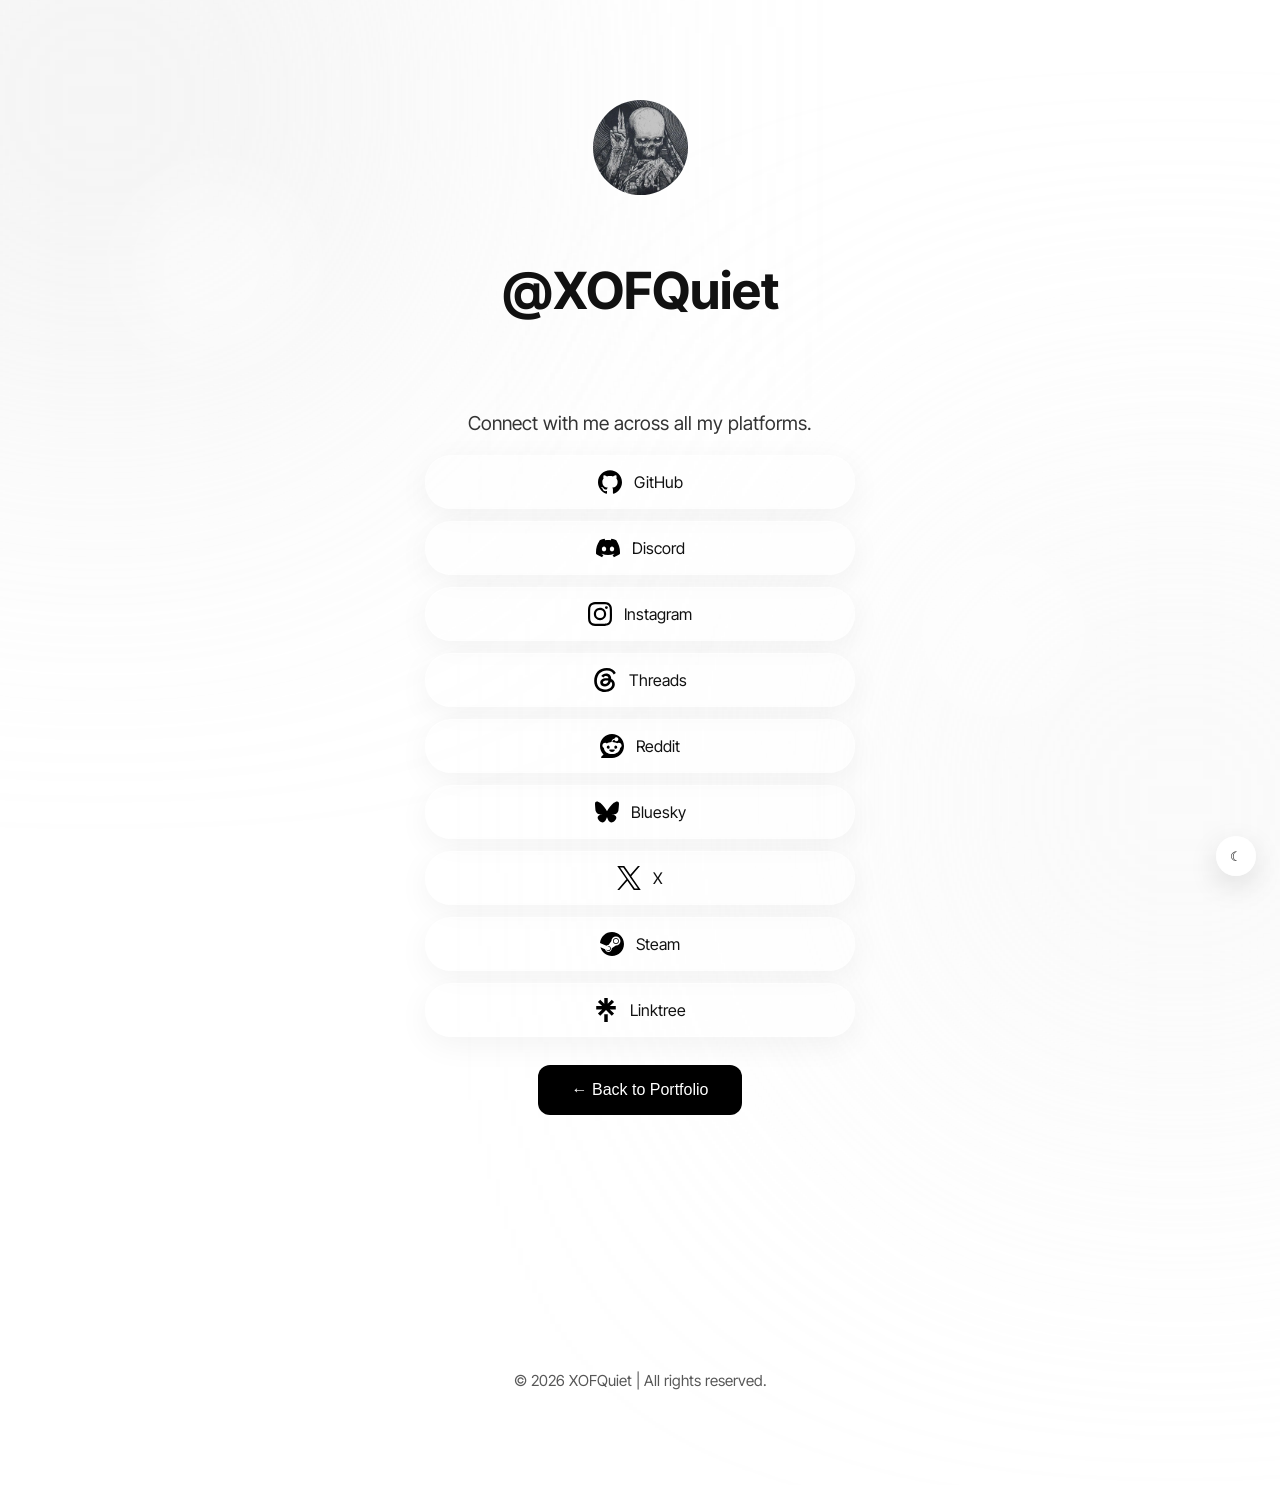
==== links.html @ 96afa09a "Add links page with social media connections and navigation" ====
<!DOCTYPE html>
<html lang="en">
<head>
  <meta charset="UTF-8">
  <meta name="viewport" content="width=device-width, initial-scale=1.0">
  <title>XOFQuiet — Links</title>

  <link href="https://fonts.googleapis.com/css2?family=Inter+Tight:wght@300;400;500;600;700&display=swap" rel="stylesheet">
  <link rel="stylesheet" href="style.css">
</head>

<body>

  <!-- BACKGROUND BLOBS -->
  <div class="blob blob1"></div>
  <div class="blob blob2"></div>

  <!-- FLOATING SHAPES -->
  <div class="float-shape fs1"></div>
  <div class="float-shape fs2"></div>
  <div class="float-shape fs3"></div>

  <!-- DARK MODE TOGGLE -->
  <button class="dark-toggle" id="darkToggle">☾</button>

  <!-- PAGE CONTENT -->
  <section class="fade section-contact links-section">

    <img src="images/avatar.jpg" alt="Profile Picture" class="links-avatar">

    <h2 class="section-title shimmer">@XOFQuiet</h2>

    <p class="contact-sub links-sub">
      Connect with me across all my platforms.
    </p>

    <!-- LINKS LIST -->
    <div class="links-list">

      <a href="https://github.com/" target="_blank" class="glass lift magnetic link-card">
        <img src="images/github.svg" alt="GitHub" class="link-icon">
        GitHub
      </a>

      <a href="https://discord.com/" target="_blank" class="glass lift magnetic link-card">
        <img src="images/discord.svg" alt="Discord" class="link-icon">
        Discord
      </a>

      <a href="https://instagram.com/" target="_blank" class="glass lift magnetic link-card">
        <img src="images/instagram.svg" alt="Instagram" class="link-icon">
        Instagram
      </a>

      <a href="https://threads.net/" target="_blank" class="glass lift magnetic link-card">
        <img src="images/threads.svg" alt="Threads" class="link-icon">
        Threads
      </a>

      <a href="https://reddit.com/" target="_blank" class="glass lift magnetic link-card">
        <img src="images/reddit.svg" alt="Reddit" class="link-icon">
        Reddit
      </a>

      <a href="https://bsky.app/" target="_blank" class="glass lift magnetic link-card">
        <img src="images/bluesky.svg" alt="Bluesky" class="link-icon">
        Bluesky
      </a>

      <a href="https://x.com/" target="_blank" class="glass lift magnetic link-card">
        <img src="images/x.svg" alt="X" class="link-icon">
        X
      </a>

      <a href="https://steamcommunity.com/" target="_blank" class="glass lift magnetic link-card">
        <img src="images/steam.svg" alt="Steam" class="link-icon">
        Steam
      </a>

      <a href="https://linktr.ee/" target="_blank" class="glass lift magnetic link-card">
        <img src="images/linktree.svg" alt="Linktree" class="link-icon">
        Linktree
      </a>

    </div>

    <!-- Back Button -->
    <div class="links-back">
      <button class="cta magnetic ripple shimmer" onclick="window.location.href='index.html'">
        ← Back to Portfolio
      </button>
    </div>

  </section>

  <!-- FOOTER -->
  <footer class="footer">
    <p>© 2026 XOFQuiet | All rights reserved.</p>
  </footer>

  <script src="script.js"></script>
</body>
</html>
---- style.css ----
/* GLOBAL */
body {
  margin: 0;
  font-family: "Inter Tight", sans-serif;
  background: #fff;
  color: #111;
  overflow-x: hidden;
  -webkit-font-smoothing: antialiased;
}

:root {
  --bg: #ffffff;
  --text: #111111;
  --glass-bg: rgba(255,255,255,0.40);
  --glass-border: rgba(255,255,255,0.35);
  --accent: #000000;
}

body.dark {
  --bg: #050509;
  --text: #f5f5f7;
  --glass-bg: rgba(20,20,30,0.75);
  --glass-border: rgba(255,255,255,0.08);
  --accent: #f5f5f7;
  background: radial-gradient(circle at top, #151521 0%, #050509 55%);
}

body {
  background: var(--bg);
  color: var(--text);
}

section {
  padding: 160px 20px;
  max-width: 1200px;
  margin: auto;
}

/* SCROLL PROGRESS BAR */
.scroll-progress {
  position: fixed;
  top: 0;
  left: 0;
  height: 3px;
  width: 0%;
  background: var(--accent);
  z-index: 20;
  transition: width 0.1s linear;
}

/* BACKGROUND BLOBS */
.blob {
  position: fixed;
  width: 600px;
  height: 600px;
  filter: blur(180px);
  opacity: 0.45;
  z-index: -3;
}

.blob1 {
  background: #e0e0e0;
  top: -200px;
  left: -200px;
}

.blob2 {
  background: #f0f0f0;
  bottom: -200px;
  right: -200px;
}

body.dark .blob1 {
  background: #2b2b33;
}

body.dark .blob2 {
  background: #3a3a44;
}

/* FLOATING SHAPES */
.float-shape {
  position: fixed;
  width: 180px;
  height: 180px;
  background: rgba(255,255,255,0.45);
  border-radius: 50%;
  filter: blur(40px);
  animation: float 18s ease-in-out infinite;
  z-index: -2;
}

.fs1 { top: 20%; left: 10%; animation-delay: 0s; }
.fs2 { top: 60%; right: 15%; animation-delay: 4s; }
.fs3 { bottom: 15%; left: 30%; animation-delay: 8s; }

body.dark .float-shape {
  background: rgba(255,255,255,0.12);
}

@keyframes float {
  0%   { transform: translateY(0px) translateX(0px); }
  50%  { transform: translateY(-40px) translateX(30px); }
  100% { transform: translateY(0px) translateX(0px); }
}

/* DARK MODE TOGGLE */
.dark-toggle {
  position: fixed;
  bottom: 24px;
  right: 24px;
  width: 40px;
  height: 40px;
  border-radius: 999px;
  border: none;
  background: rgba(255,255,255,0.85);
  box-shadow: 0 10px 30px rgba(0,0,0,0.12);
  cursor: pointer;
  z-index: 15;
}

body.dark .dark-toggle {
  background: rgba(10,10,18,0.9);
  color: #f5f5f7;
}

/* NAV */
.nav {
  position: fixed;
  width: 100%;
  top: 0;
  backdrop-filter: blur(24px);
  background: rgba(255,255,255,0.35);
  border-bottom: 1px solid rgba(0,0,0,0.04);
  z-index: 10;
  transition: backdrop-filter 0.3s ease, background 0.3s ease, border-color 0.3s ease;
}

.nav.scrolled {
  backdrop-filter: blur(36px);
  background: rgba(255,255,255,0.55);
}

body.dark .nav {
  background: rgba(10,10,18,0.65);
  border-bottom: 1px solid rgba(255,255,255,0.06);
}

body.dark .nav.scrolled {
  background: rgba(10,10,18,0.85);
}

.nav-inner {
  max-width: 1200px;
  margin: auto;
  padding: 26px;
  display: flex;
  justify-content: space-between;
  align-items: center;
}

.logo {
  font-weight: 600;
  font-size: 1.15rem;
  letter-spacing: -0.5px;
}

.nav-actions {
  display: flex;
  gap: 18px;
}

.nav-link {
  background: transparent;
  border: none;
  font-size: 0.95rem;
  cursor: pointer;
  color: var(--text);
  opacity: 0.7;
  position: relative;
}

.nav-link.active {
  opacity: 1;
}

.nav-link.active::after {
  content: "";
  position: absolute;
  bottom: -6px;
  left: 50%;
  transform: translateX(-50%);
  width: 18px;
  height: 2px;
  border-radius: 999px;
  background: var(--accent);
}

.nav-btn {
  padding: 12px 26px;
  background: var(--accent);
  color: var(--bg);
  border-radius: 12px;
  border: none;
  cursor: pointer;
}

/* PAGE WRAPPER CINEMATIC INTRO */
.page-wrapper {
  opacity: 0;
  transform: translateY(20px);
  filter: blur(8px);
  transition: opacity 0.6s ease, transform 0.6s ease, filter 0.6s ease;
}

.page-wrapper.ready {
  opacity: 1;
  transform: translateY(0);
  filter: blur(0);
}

/* HERO */
.hero {
  padding-top: 260px;
  text-align: center;
  position: relative;
}

/* HERO INTRO FIX */
.hero-intro.visible {
  animation: heroIntro 0.9s ease-out forwards;
}

@keyframes heroIntro {
  0% { opacity: 0; transform: translateY(40px) scale(0.98); }
  100% { opacity: 1; transform: translateY(0) scale(1); }
}

.hero-title {
  font-size: 4.6rem;
  font-weight: 600;
  letter-spacing: -1.2px;
}

.hero-sub {
  font-size: 1.35rem;
  opacity: 0.7;
  max-width: 620px;
  margin: 26px auto;
  line-height: 1.6;
}

.hero-actions {
  margin-top: 32px;
  display: flex;
  justify-content: center;
  gap: 16px;
}

.cta {
  padding: 16px 34px;
  background: var(--accent);
  color: var(--bg);
  border-radius: 12px;
  border: none;
  cursor: pointer;
  font-size: 1rem;
  position: relative;
  overflow: hidden;
}

.cta.secondary {
  background: transparent;
  color: var(--accent);
  border: 1px solid rgba(0,0,0,0.12);
}

body.dark .cta.secondary {
  border-color: rgba(255,255,255,0.25);
}

/* HERO FLOATING TEXT */
.hero-floating-text {
  position: absolute;
  top: 40px;
  left: 50%;
  transform: translateX(-50%);
  font-size: 5rem;
  font-weight: 300;
  letter-spacing: 0.4em;
  text-transform: uppercase;
  opacity: 0.06;
  pointer-events: none;
}

/* PARALLAX */
.parallax {
  transform: translateY(0);
  transition: transform 0.2s ease-out;
}

/* FEATURE ROWS */
.feature-grid {
  display: grid;
  grid-template-columns: 1fr 1fr;
  gap: 90px;
  align-items: center;
}

.feature-grid.reverse {
  direction: rtl;
}

.feature-grid.reverse > * {
  direction: ltr;
}

.feature-text h2 {
  font-size: 2.8rem;
  margin-bottom: 16px;
}

.feature-text p {
  font-size: 1.2rem;
  opacity: 0.75;
  line-height: 1.7;
}

/* GLASS EFFECT */
.glass {
  background: var(--glass-bg);
  backdrop-filter: blur(26px);
  border-radius: 26px;
  padding: 40px;
  border: 1px solid var(--glass-border);
  box-shadow: 0 8px 32px rgba(0,0,0,0.05);
}

/* REAL IMAGES */
.feature-img {
  height: 360px;
  border-radius: 26px;
  background-size: cover;
  background-position: center;
  background-repeat: no-repeat;
}

.about-img {
  background-image: url("images/about.jpg");
  box-shadow: 0 10px 40px rgba(0,0,0,0.04);
}

.skills-img {
  background-image: url("images/skills.jpg");
  box-shadow: 0 10px 40px rgba(0,0,0,0.04);
}

body.dark .about-img,
body.dark .skills-img {
  filter: brightness(0.85) contrast(1.1);
}

/* PROJECTS */
.section-title {
  text-align: center;
  font-size: 3.2rem;
  margin-bottom: 90px;
}

.project-grid {
  display: grid;
  grid-template-columns: repeat(auto-fit, minmax(320px, 1fr));
  gap: 50px;
}

.project-card {
  padding: 50px;
  border-radius: 26px;
  transition: 0.25s;
}

.lift:hover {
  transform: translateY(-8px);
  box-shadow: 0 12px 40px rgba(0,0,0,0.08);
}

/* CONTACT */
.contact {
  text-align: center;
}

.contact-sub {
  max-width: 600px;
  margin: 26px auto;
  opacity: 0.7;
  font-size: 1.2rem;
}

/* SOCIAL ICONS */
.social-icons {
  margin-top: 40px;
  display: flex;
  justify-content: center;
  gap: 32px;
}

.social-icon img {
  width: 42px;
  height: 42px;
  opacity: 0.85;
  transition: transform 0.25s ease, opacity 0.25s ease;
  filter: drop-shadow(0 4px 12px rgba(0,0,0,0.08));
}

.social-icon:hover img {
  transform: translateY(-6px);
  opacity: 1;
}

body.dark .social-icon img {
  filter: brightness(0.85) drop-shadow(0 4px 12px rgba(0,0,0,0.4));
}

/* SKILL BARS */
.skill-bar {
  margin: 22px 0;
  position: relative;
}

.skill-bar span {
  font-size: 1rem;
  font-weight: 500;
  opacity: 0.8;
}

.skill-fill {
  height: 8px;
  width: 0%;
  background: var(--accent);
  border-radius: 8px;
  margin-top: 8px;
  transition: width 1.4s cubic-bezier(0.25, 0.1, 0.25, 1);
}

/* FOOTER */
.footer {
  text-align: center;
  padding: 80px;
  font-size: 0.95rem;
  opacity: 0.7;
}

/* FADE-IN BASE */
.fade {
  opacity: 0;
  transform: translateY(40px);
  transition: all 0.8s ease;
}

.visible {
  opacity: 1;
  transform: translateY(0);
}

/* SECTION MICRO-ANIMATIONS */
.section-about.visible {
  animation: sectionSlideLeft 0.8s ease-out forwards;
}

.section-skills.visible {
  animation: sectionSlideRight 0.8s ease-out forwards;
}

.section-projects.visible,
.section-contact.visible {
  animation: sectionFadeUp 0.8s ease-out forwards;
}

@keyframes sectionSlideLeft {
  0% { opacity: 0; transform: translateX(-40px); }
  100% { opacity: 1; transform: translateX(0); }
}

@keyframes sectionSlideRight {
  0% { opacity: 0; transform: translateX(40px); }
  100% { opacity: 1; transform: translateX(0); }
}

@keyframes sectionFadeUp {
  0% { opacity: 0; transform: translateY(40px); }
  100% { opacity: 1; transform: translateY(0); }
}

/* SHIMMER */
.shimmer {
  position: relative;
  overflow: hidden;
}

.shimmer::after {
  content: "";
  position: absolute;
  top: 0;
  left: -150%;
  width: 50%;
  height: 100%;
  background: linear-gradient(120deg, transparent, rgba(255,255,255,0.4), transparent);
  transform: skewX(-20deg);
  opacity: 0;
  pointer-events: none;
}

.shimmer:hover::after {
  animation: shimmer 1.2s ease-out;
  opacity: 1;
}

@keyframes shimmer {
  0% { left: -150%; }
  100% { left: 150%; }
}

/* RIPPLE */
.ripple {
  position: relative;
  overflow: hidden;
}

.ripple span.ripple-circle {
  position: absolute;
  border-radius: 50%;
  transform: scale(0);
  animation: rippleAnim 0.6s linear;
  background-color: rgba(255,255,255,0.5);
}

@keyframes rippleAnim {
  to {
    transform: scale(4);
    opacity: 0;
  }
}

/* MAGNETIC */
.magnetic {
  transition: transform 0.15s ease-out;
}

/* MOBILE RESPONSIVE */
@media (max-width: 900px) {

  section {
    padding: 120px 20px;
  }

  /* NAV */
  .nav-inner {
    padding: 18px;
  }

  .nav-actions {
    display: none; /* hide desktop nav buttons */
  }

  .nav-btn {
    padding: 10px 20px;
  }

  /* HERO */
  .hero {
    padding-top: 180px;
  }

  .hero-title {
    font-size: 3rem;
  }

  .hero-sub {
    font-size: 1.1rem;
    max-width: 90%;
  }

  .hero-floating-text {
    font-size: 3rem;
    letter-spacing: 0.2em;
    top: 20px;
  }

  .hero-actions {
    flex-direction: column;
    gap: 14px;
  }

  /* FEATURE GRID */
  .feature-grid {
    grid-template-columns: 1fr;
    gap: 50px;
  }

  .feature-grid.reverse {
    direction: ltr;
  }

  .feature-img {
    height: 260px;
  }

  .feature-text h2 {
    font-size: 2.2rem;
  }

  .feature-text p {
    font-size: 1.1rem;
  }

  /* PROJECTS */
  .section-title {
    font-size: 2.4rem;
    margin-bottom: 60px;
  }

  .project-card {
    padding: 32px;
  }

  /* CONTACT */
  .contact-sub {
    font-size: 1.1rem;
    max-width: 90%;
  }

  .social-icons {
    gap: 24px;
  }

  .social-icon img {
    width: 34px;
    height: 34px;
  }

  /* FOOTER */
  .footer {
    padding: 60px 20px;
    font-size: 0.85rem;
  }
}

/* SMALL MOBILE */
@media (max-width: 600px) {

  .hero-title {
    font-size: 2.4rem;
  }

  .hero-floating-text {
    font-size: 2.2rem;
    opacity: 0.04;
  }

  .feature-img {
    height: 220px;
  }

  .social-icon img {
    width: 30px;
    height: 30px;
  }
}

/* Compact premium spacing */
.links-section {
  padding-top: 100px;
  text-align: center;
}

/* Avatar */
.links-avatar {
  width: 95px;
  height: 95px;
  border-radius: 50%;
  object-fit: cover;
  opacity: 0.92;
  margin-bottom: 18px;
}

/* Subtitle spacing */
.links-sub {
  margin-bottom: 20px;
  opacity: 0.85;
}

/* Link list container */
.links-list {
  max-width: 400px;
  margin: auto;
  display: flex;
  flex-direction: column;
  gap: 12px;
  align-items: center;
}

/* Link card */
.link-card {
  width: 100%;
  padding: 14px;
  display: flex;
  justify-content: center;
  align-items: center;
  gap: 12px;
  text-decoration: none;
  color: var(--text);
}

/* SVG icon */
.link-icon {
  width: 24px;
  height: 24px;
}

/* Back button spacing */
.links-back {
  margin-top: 28px;
}
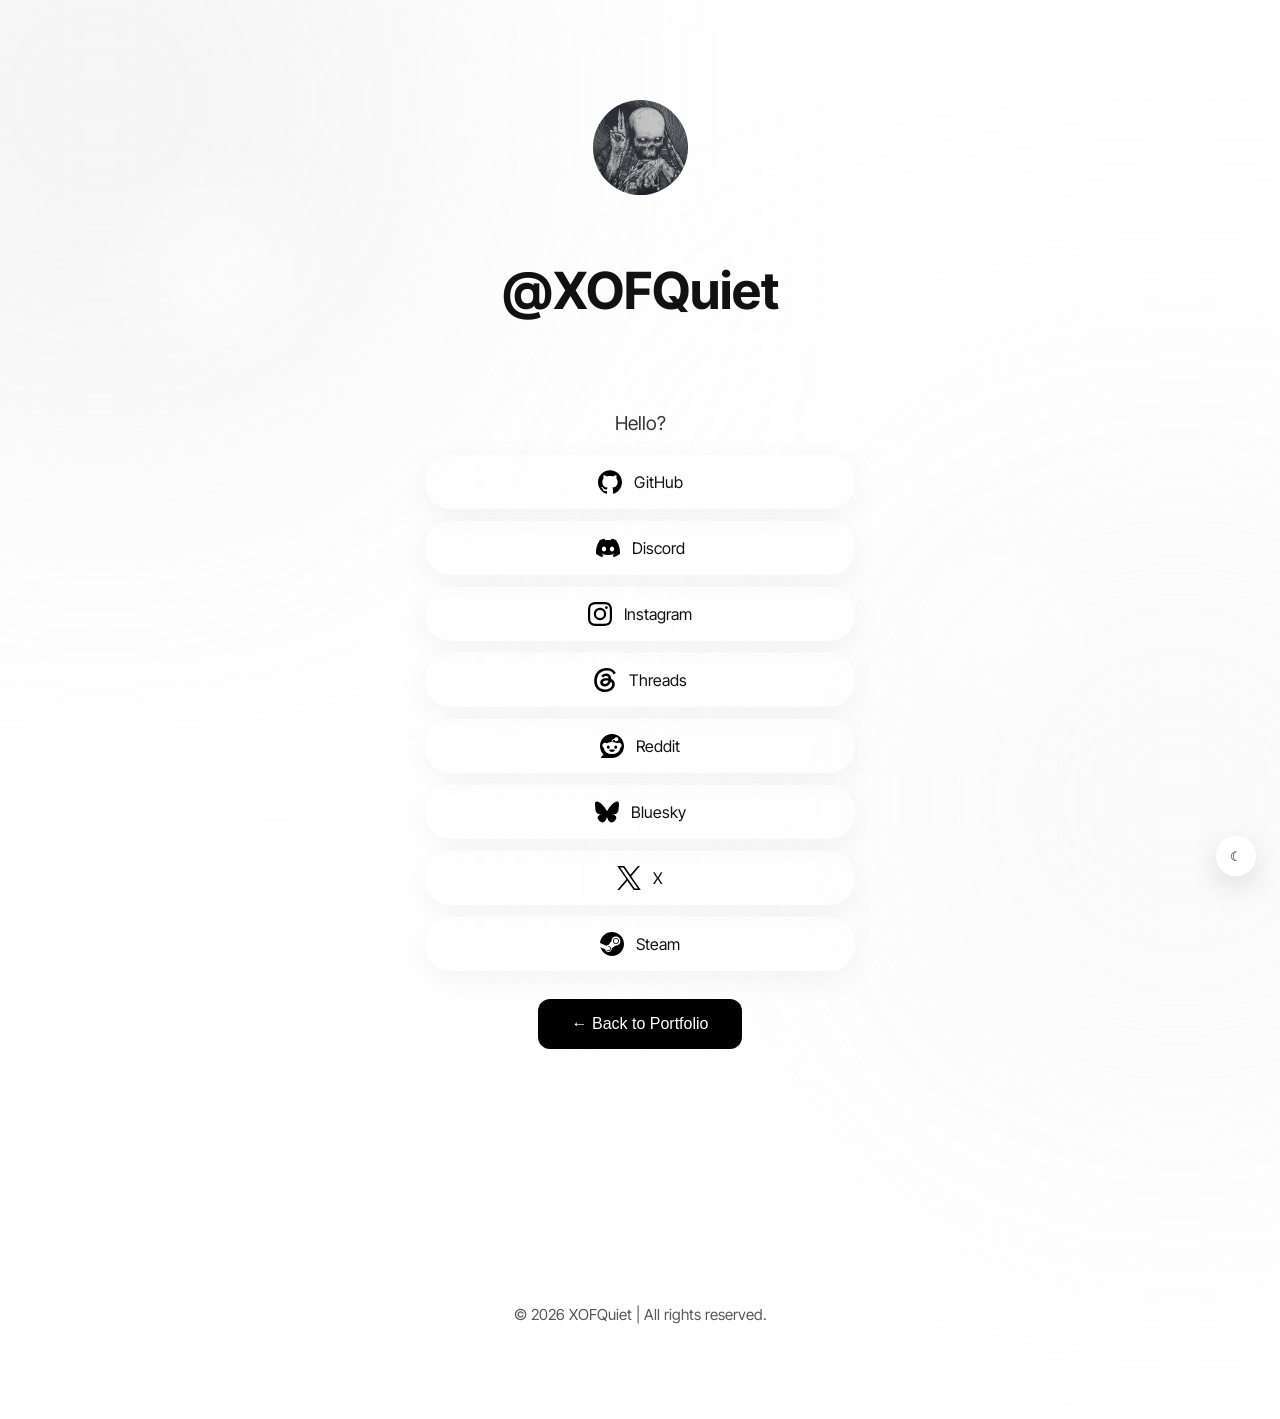
==== commit 0fa2c908: "Update links and descriptions on the links page for improved accuracy" ====
--- a/links.html
+++ b/links.html
@@ -31,13 +31,13 @@
     <h2 class="section-title shimmer">@XOFQuiet</h2>
 
     <p class="contact-sub links-sub">
-      Connect with me across all my platforms.
+      Hello?
     </p>
 
     <!-- LINKS LIST -->
     <div class="links-list">
 
-      <a href="https://github.com/" target="_blank" class="glass lift magnetic link-card">
+      <a href="https://github.com/xofquiet" target="_blank" class="glass lift magnetic link-card">
         <img src="images/github.svg" alt="GitHub" class="link-icon">
         GitHub
       </a>
@@ -47,27 +47,27 @@
         Discord
       </a>
 
-      <a href="https://instagram.com/" target="_blank" class="glass lift magnetic link-card">
+      <a href="https://instagram.com/xofquiet" target="_blank" class="glass lift magnetic link-card">
         <img src="images/instagram.svg" alt="Instagram" class="link-icon">
         Instagram
       </a>
 
-      <a href="https://threads.net/" target="_blank" class="glass lift magnetic link-card">
+      <a href="https://threads.com/@xofquiet" target="_blank" class="glass lift magnetic link-card">
         <img src="images/threads.svg" alt="Threads" class="link-icon">
         Threads
       </a>
 
-      <a href="https://reddit.com/" target="_blank" class="glass lift magnetic link-card">
+      <a href="https://reddit.com/u/xofquiet" target="_blank" class="glass lift magnetic link-card">
         <img src="images/reddit.svg" alt="Reddit" class="link-icon">
         Reddit
       </a>
 
-      <a href="https://bsky.app/" target="_blank" class="glass lift magnetic link-card">
+      <a href="https://bsky.app/profile/xofquiet.bsky.social" target="_blank" class="glass lift magnetic link-card">
         <img src="images/bluesky.svg" alt="Bluesky" class="link-icon">
         Bluesky
       </a>
 
-      <a href="https://x.com/" target="_blank" class="glass lift magnetic link-card">
+      <a href="https://x.com/xofquiet" target="_blank" class="glass lift magnetic link-card">
         <img src="images/x.svg" alt="X" class="link-icon">
         X
       </a>
@@ -75,11 +75,6 @@
       <a href="https://steamcommunity.com/" target="_blank" class="glass lift magnetic link-card">
         <img src="images/steam.svg" alt="Steam" class="link-icon">
         Steam
-      </a>
-
-      <a href="https://linktr.ee/" target="_blank" class="glass lift magnetic link-card">
-        <img src="images/linktree.svg" alt="Linktree" class="link-icon">
-        Linktree
       </a>
 
     </div>
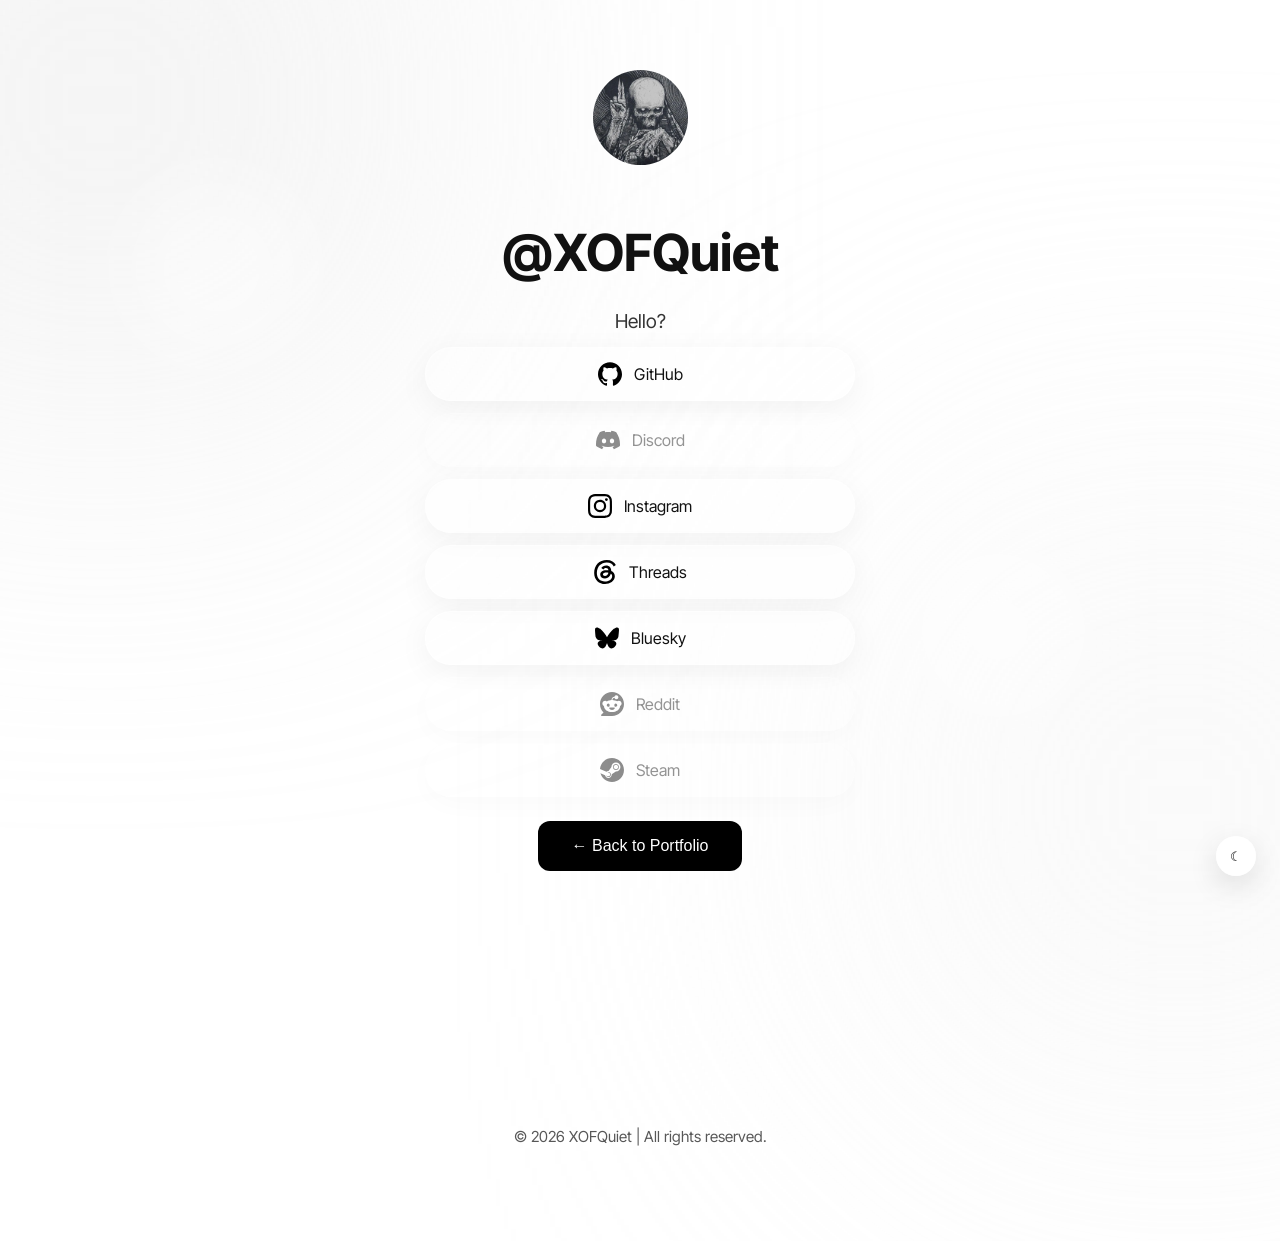
==== commit 58c58f9f: "Add links page and update styles for improved layout and accessibility" ====
--- a/links.html
+++ b/links.html
@@ -42,7 +42,7 @@
         GitHub
       </a>
 
-      <a href="https://discord.com/" target="_blank" class="glass lift magnetic link-card">
+      <a href="https://discord.com/" target="_blank" class="glass lift magnetic link-card disabled">
         <img src="images/discord.svg" alt="Discord" class="link-icon">
         Discord
       </a>
@@ -57,22 +57,17 @@
         Threads
       </a>
 
-      <a href="https://reddit.com/u/xofquiet" target="_blank" class="glass lift magnetic link-card">
-        <img src="images/reddit.svg" alt="Reddit" class="link-icon">
-        Reddit
-      </a>
-
       <a href="https://bsky.app/profile/xofquiet.bsky.social" target="_blank" class="glass lift magnetic link-card">
         <img src="images/bluesky.svg" alt="Bluesky" class="link-icon">
         Bluesky
       </a>
 
-      <a href="https://x.com/xofquiet" target="_blank" class="glass lift magnetic link-card">
-        <img src="images/x.svg" alt="X" class="link-icon">
-        X
+      <a href="https://reddit.com/" target="_blank" class="glass lift magnetic link-card disabled">
+        <img src="images/reddit.svg" alt="Reddit" class="link-icon">
+        Reddit
       </a>
 
-      <a href="https://steamcommunity.com/" target="_blank" class="glass lift magnetic link-card">
+      <a href="https://steamcommunity.com/" target="_blank" class="glass lift magnetic link-card disabled">
         <img src="images/steam.svg" alt="Steam" class="link-icon">
         Steam
       </a>
--- a/style.css
+++ b/style.css
@@ -669,7 +669,7 @@
 
 /* Compact premium spacing */
 .links-section {
-  padding-top: 100px;
+  padding-top: 70px;
   text-align: center;
 }
 
@@ -680,12 +680,17 @@
   border-radius: 50%;
   object-fit: cover;
   opacity: 0.92;
-  margin-bottom: 18px;
-}
-
-/* Subtitle spacing */
+  margin-bottom: 10px;
+}
+
+/* Title specifically inside links section (keeps global .section-title intact) */
+.links-section .section-title {
+  margin-bottom: 8px;
+}
+
+/* Subtitle */
 .links-sub {
-  margin-bottom: 20px;
+  margin-bottom: 14px;
   opacity: 0.85;
 }
 
@@ -711,7 +716,7 @@
   color: var(--text);
 }
 
-/* SVG icon */
+/* Link icon */
 .link-icon {
   width: 24px;
   height: 24px;
@@ -719,5 +724,13 @@
 
 /* Back button spacing */
 .links-back {
-  margin-top: 28px;
+  margin-top: 24px;
+}
+
+/* Link button disabling */
+.disabled {
+  pointer-events: none;
+  opacity: 0.45;
+  cursor: default;
+  filter: grayscale(40%);
 }
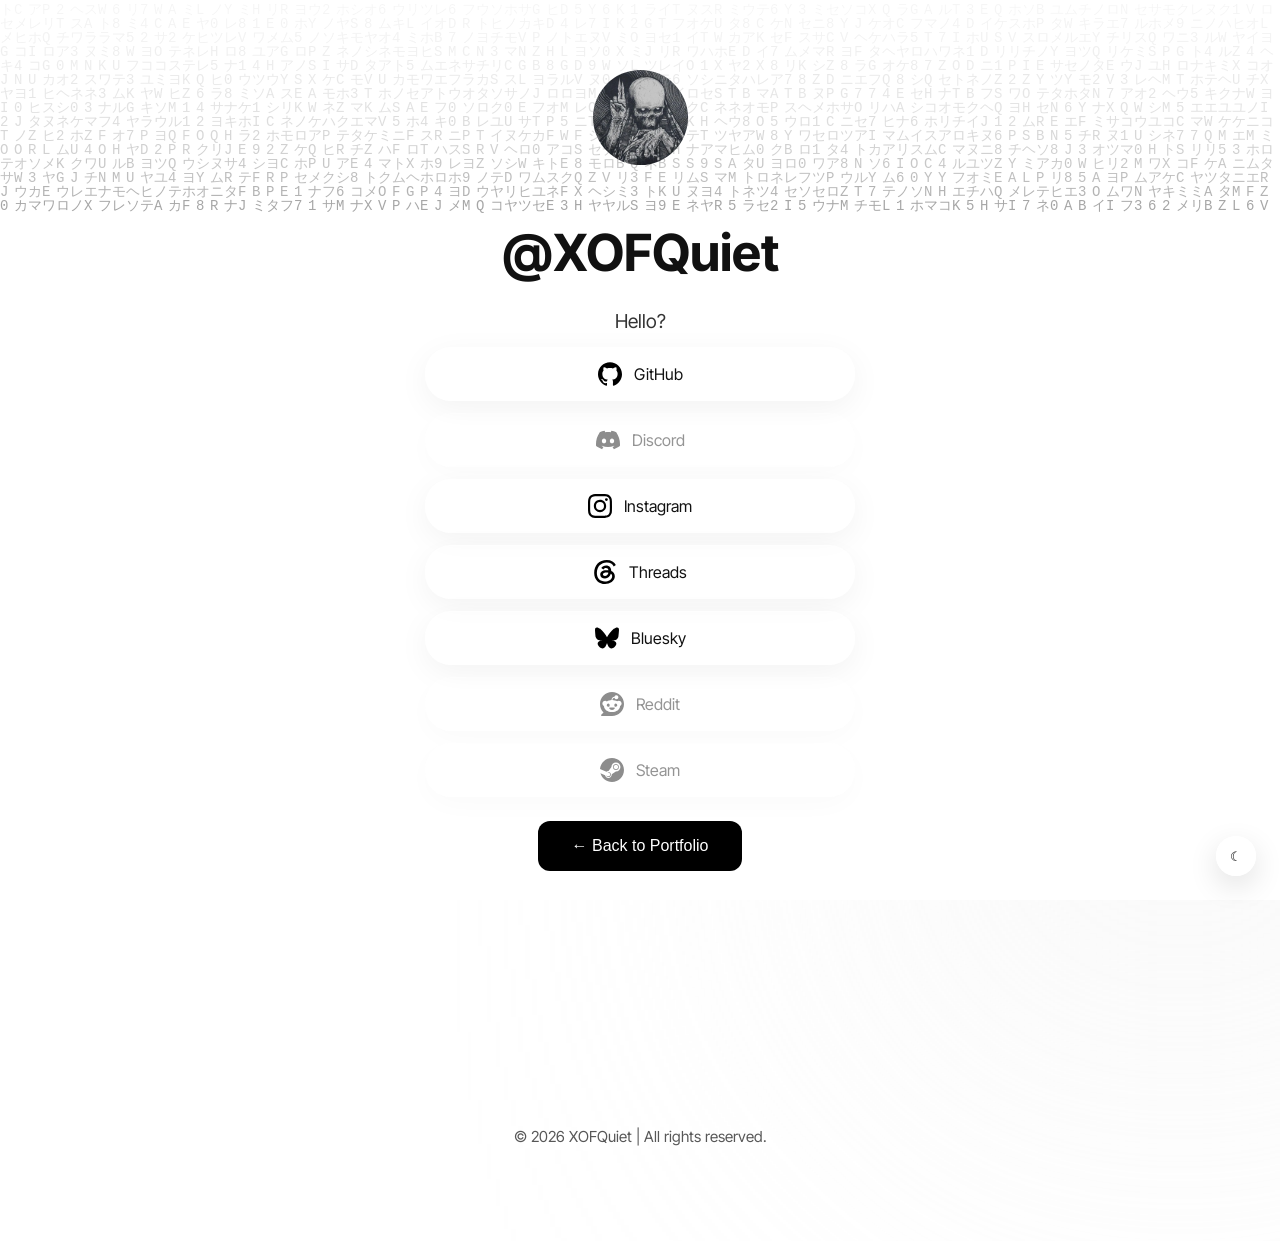
==== commit 4541892c: "Add matrix background effect and update styles for canvas integration" ====
--- a/links.html
+++ b/links.html
@@ -11,6 +11,9 @@
 
 <body>
 
+  <!-- MATRIX BACKGROUND CANVAS -->
+  <canvas id="matrix-canvas"></canvas>
+  
   <!-- BACKGROUND BLOBS -->
   <div class="blob blob1"></div>
   <div class="blob blob2"></div>
--- a/style.css
+++ b/style.css
@@ -733,4 +733,14 @@
   opacity: 0.45;
   cursor: default;
   filter: grayscale(40%);
+}
+
+#matrix-canvas {
+  position: fixed;
+  top: 0;
+  left: 0;
+  width: 100vw;
+  height: 100vh;
+  z-index: -1; 
+  pointer-events: none;
 }
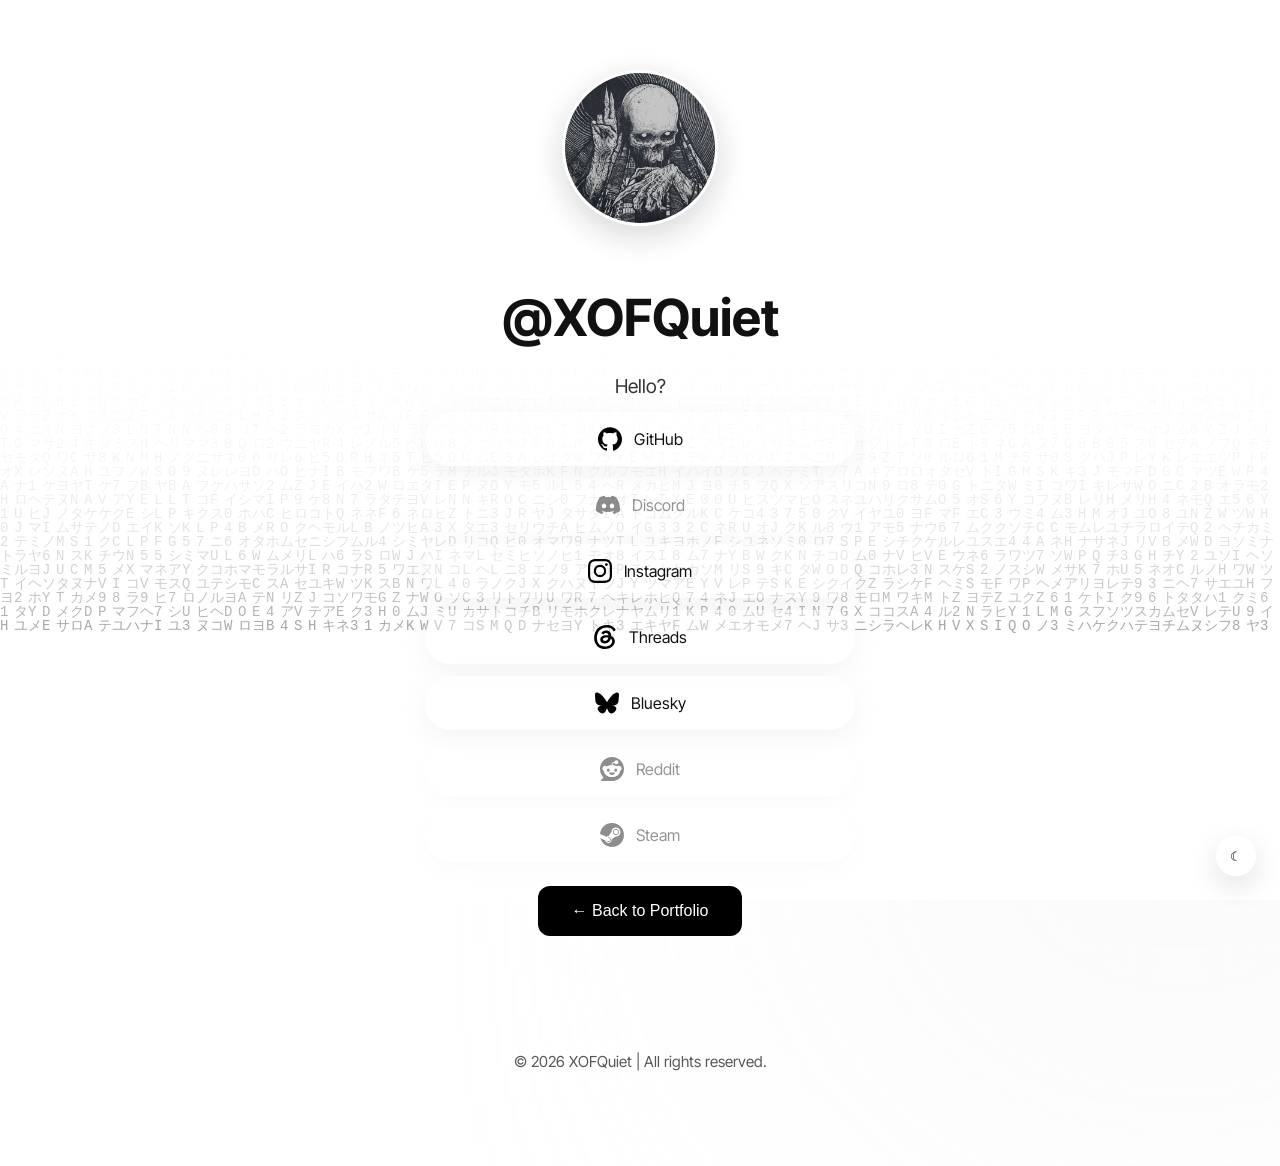
==== commit 7f4b8a87: "Add favicon to index and links pages" ====
--- a/links.html
+++ b/links.html
@@ -1,3 +1,4 @@
+<!-- links.html -->
 <!DOCTYPE html>
 <html lang="en">
 <head>
@@ -5,7 +6,12 @@
   <meta name="viewport" content="width=device-width, initial-scale=1.0">
   <title>XOFQuiet — Links</title>
 
+  <!-- Premium Font -->
   <link href="https://fonts.googleapis.com/css2?family=Inter+Tight:wght@300;400;500;600;700&display=swap" rel="stylesheet">
+  
+  <!-- Favicon -->
+  <link rel="icon" type="image/png" href="images/icon.png">
+  
   <link rel="stylesheet" href="style.css">
 </head>
 
--- a/style.css
+++ b/style.css
@@ -669,18 +669,20 @@
 
 /* Compact premium spacing */
 .links-section {
-  padding-top: 70px;
+  padding: 70px 20px 20px;
   text-align: center;
 }
 
 /* Avatar */
 .links-avatar {
-  width: 95px;
-  height: 95px;
+  width: 150px;
+  height: 150px;
   border-radius: 50%;
   object-fit: cover;
   opacity: 0.92;
-  margin-bottom: 10px;
+  margin-bottom: 14px;
+  border: 3px solid rgba(255,255,255,0.15);
+  box-shadow: 0 10px 35px rgba(0,0,0,0.18);
 }
 
 /* Title specifically inside links section (keeps global .section-title intact) */
@@ -722,6 +724,10 @@
   height: 24px;
 }
 
+body.dark .link-icon {
+  filter: invert(1);
+}
+
 /* Back button spacing */
 .links-back {
   margin-top: 24px;
